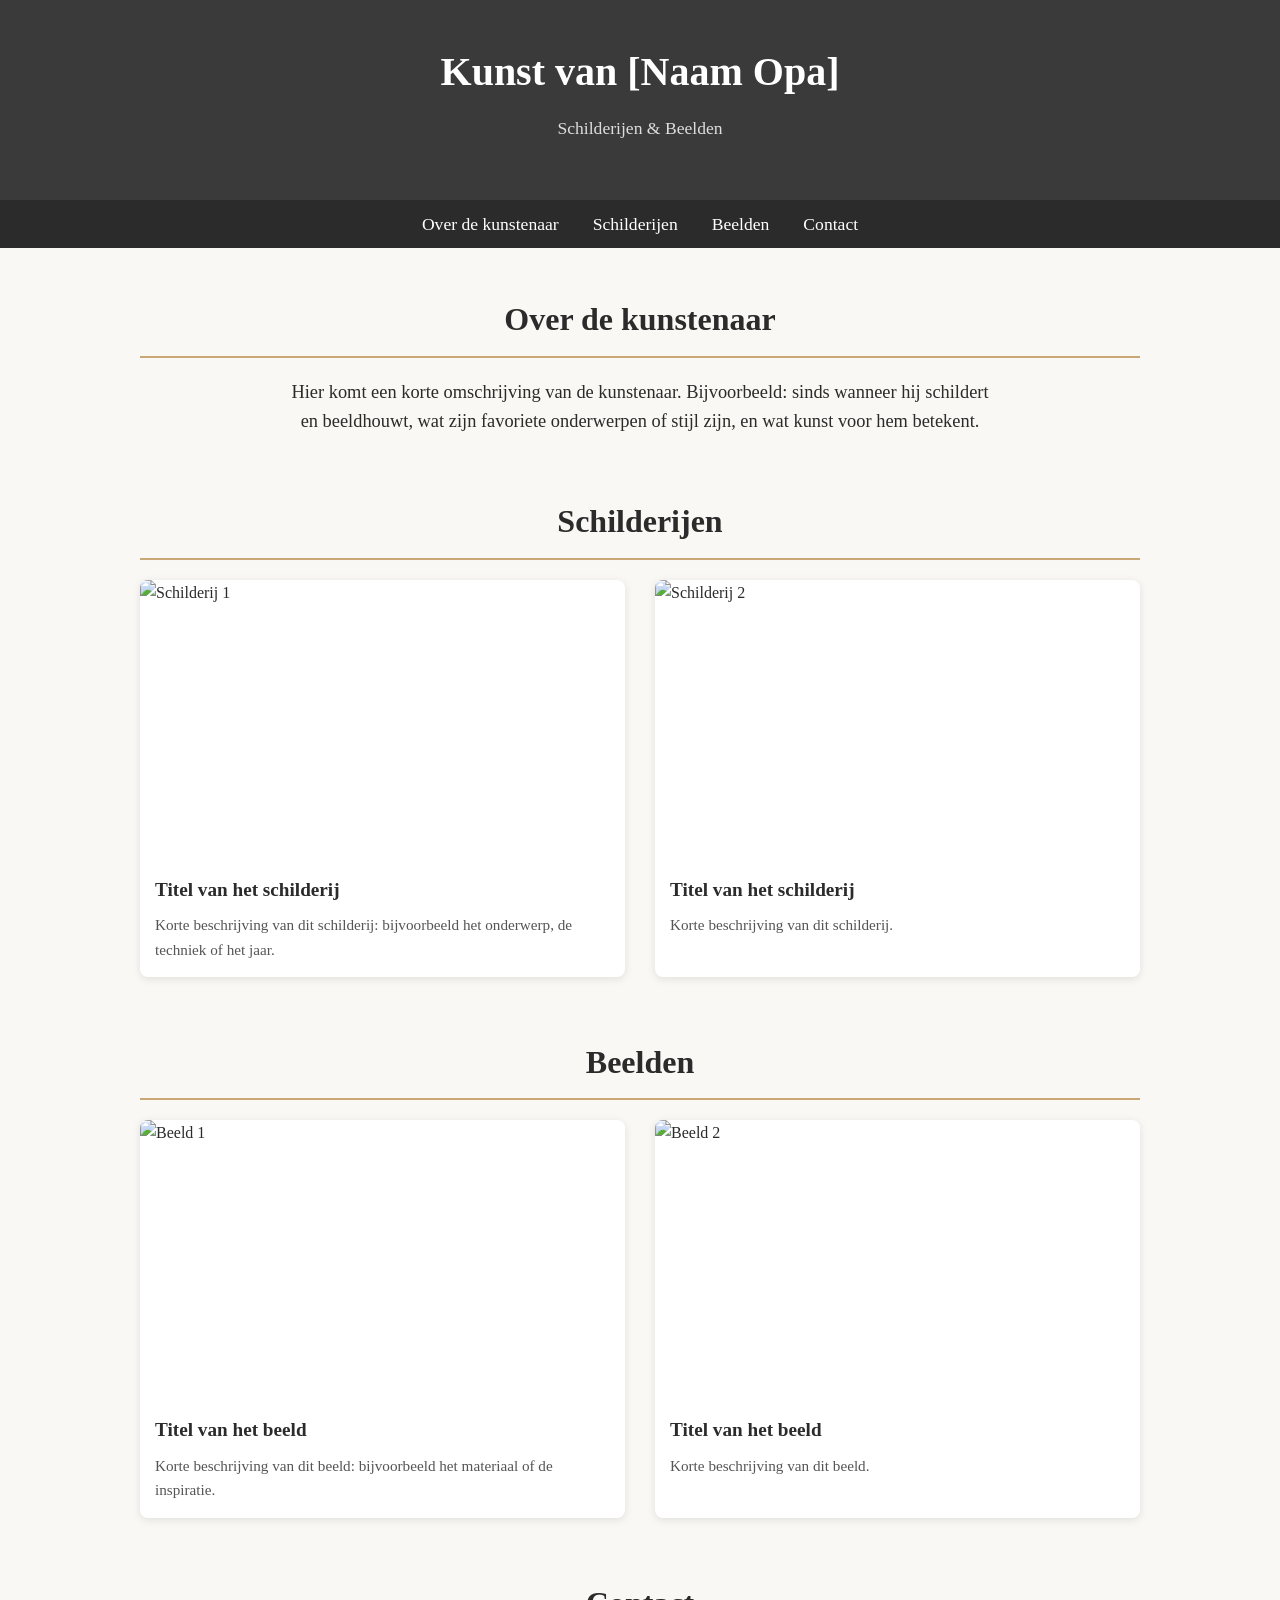
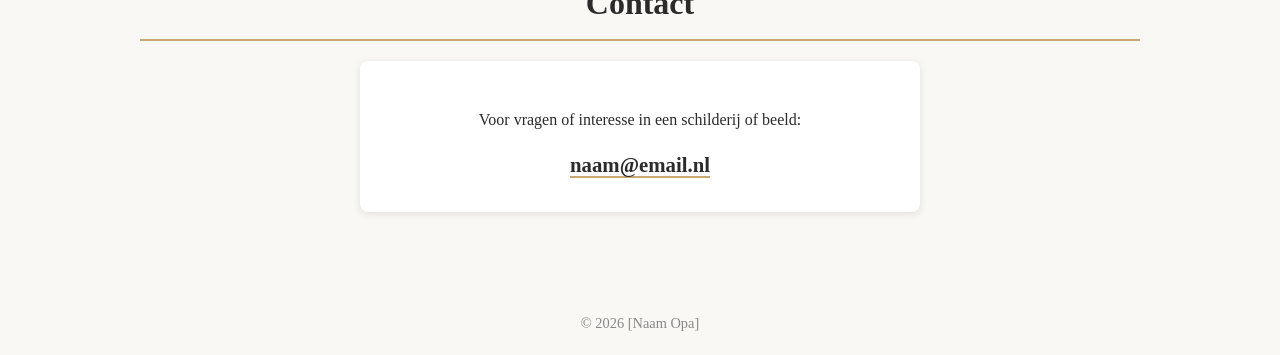
==== index.html @ 01726d4d "Eerste versie van de kunst website voor opa" ====
<!DOCTYPE html>
<html lang="nl">
<head>
<meta charset="UTF-8">
<meta name="viewport" content="width=device-width, initial-scale=1.0">
<title>Kunst van [Naam Opa]</title>
<link rel="stylesheet" href="style.css">
</head>
<body>

<header>
    <h1>Kunst van [Naam Opa]</h1>
    <p>Schilderijen &amp; Beelden</p>
</header>

<nav>
    <a href="#over">Over de kunstenaar</a>
    <a href="#schilderijen">Schilderijen</a>
    <a href="#beelden">Beelden</a>
    <a href="#contact">Contact</a>
</nav>

<main>

    <!-- ===== OVER DE KUNSTENAAR ===== -->
    <section id="over">
        <h2>Over de kunstenaar</h2>
        <div class="over-de-kunstenaar">
            <p>
                Hier komt een korte omschrijving van de kunstenaar.
                Bijvoorbeeld: sinds wanneer hij schildert en beeldhouwt,
                wat zijn favoriete onderwerpen of stijl zijn, en wat
                kunst voor hem betekent.
            </p>
        </div>
    </section>

    <!-- ===== SCHILDERIJEN ===== -->
    <section id="schilderijen">
        <h2>Schilderijen</h2>
        <div class="galerij">

            <div class="kunstwerk">
                <img src="foto's/schilderijen/schilderij1.jpg" alt="Schilderij 1">
                <div class="beschrijving">
                    <h3>Titel van het schilderij</h3>
                    <p>Korte beschrijving van dit schilderij: bijvoorbeeld het onderwerp, de techniek of het jaar.</p>
                </div>
            </div>

            <div class="kunstwerk">
                <img src="foto's/schilderijen/schilderij2.jpg" alt="Schilderij 2">
                <div class="beschrijving">
                    <h3>Titel van het schilderij</h3>
                    <p>Korte beschrijving van dit schilderij.</p>
                </div>
            </div>

        </div>
    </section>

    <!-- ===== BEELDEN ===== -->
    <section id="beelden">
        <h2>Beelden</h2>
        <div class="galerij">

            <div class="kunstwerk">
                <img src="foto's/beelden/beeld1.jpg" alt="Beeld 1">
                <div class="beschrijving">
                    <h3>Titel van het beeld</h3>
                    <p>Korte beschrijving van dit beeld: bijvoorbeeld het materiaal of de inspiratie.</p>
                </div>
            </div>

            <div class="kunstwerk">
                <img src="foto's/beelden/beeld2.jpg" alt="Beeld 2">
                <div class="beschrijving">
                    <h3>Titel van het beeld</h3>
                    <p>Korte beschrijving van dit beeld.</p>
                </div>
            </div>

        </div>
    </section>

    <!-- ===== CONTACT ===== -->
    <section id="contact">
        <h2>Contact</h2>
        <div class="contact">
            <p>Voor vragen of interesse in een schilderij of beeld:</p>
            <a href="mailto:naam@email.nl">naam@email.nl</a>
        </div>
    </section>

</main>

<footer>
    &copy; 2026 [Naam Opa]
</footer>

</body>
</html>
---- style.css ----
/* Simpele, rustige stijl */
body {
    font-family: Georgia, 'Times New Roman', serif;
    background: #faf8f4;
    color: #2b2b2b;
    margin: 0;
    padding: 0;
    line-height: 1.6;
}

header {
    background: #3a3a3a;
    color: #fff;
    padding: 40px 20px;
    text-align: center;
}

header h1 {
    margin: 0;
    font-size: 2.5em;
}

header p {
    margin-top: 10px;
    font-size: 1.1em;
    color: #ddd;
}

nav {
    background: #2b2b2b;
    text-align: center;
    padding: 10px;
}

nav a {
    color: #fff;
    text-decoration: none;
    margin: 0 15px;
    font-size: 1.1em;
}

nav a:hover {
    text-decoration: underline;
}

main {
    max-width: 1000px;
    margin: 0 auto;
    padding: 20px;
}

section {
    margin-bottom: 60px;
}

section h2 {
    text-align: center;
    font-size: 2em;
    margin-bottom: 20px;
    border-bottom: 2px solid #c9a876;
    padding-bottom: 10px;
}

.over-de-kunstenaar {
    max-width: 700px;
    margin: 0 auto;
    text-align: center;
    font-size: 1.15em;
}

.galerij {
    display: grid;
    grid-template-columns: repeat(auto-fit, minmax(280px, 1fr));
    gap: 30px;
}

.kunstwerk {
    background: #fff;
    border-radius: 8px;
    overflow: hidden;
    box-shadow: 0 2px 8px rgba(0,0,0,0.1);
}

.kunstwerk img {
    width: 100%;
    height: 280px;
    object-fit: cover;
    display: block;
}

.kunstwerk .beschrijving {
    padding: 15px;
}

.kunstwerk .beschrijving h3 {
    margin: 0 0 8px 0;
    font-size: 1.2em;
}

.kunstwerk .beschrijving p {
    margin: 0;
    color: #555;
    font-size: 0.95em;
}

.contact {
    text-align: center;
    background: #fff;
    padding: 30px;
    border-radius: 8px;
    max-width: 500px;
    margin: 0 auto;
    box-shadow: 0 2px 8px rgba(0,0,0,0.1);
}

.contact a {
    color: #2b2b2b;
    font-size: 1.3em;
    font-weight: bold;
    text-decoration: none;
    border-bottom: 2px solid #c9a876;
}

footer {
    text-align: center;
    padding: 20px;
    color: #888;
    font-size: 0.9em;
}
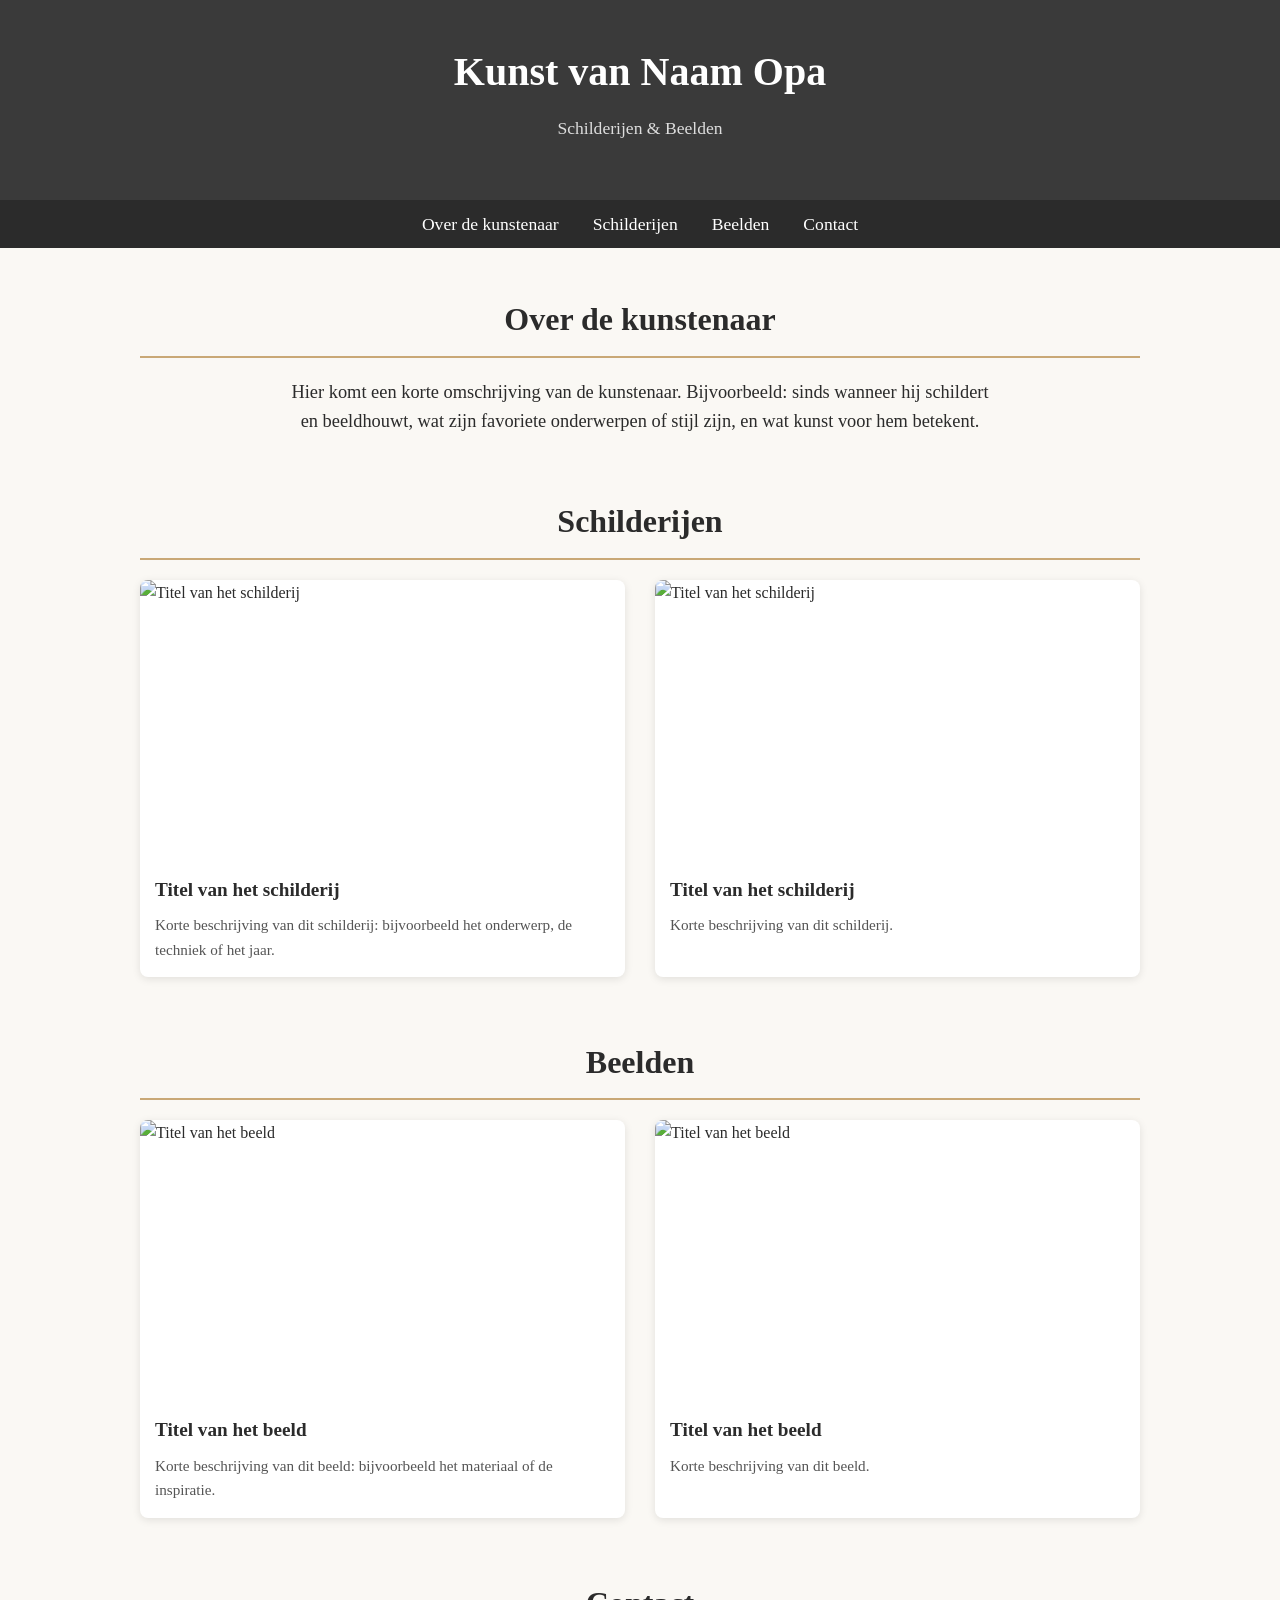
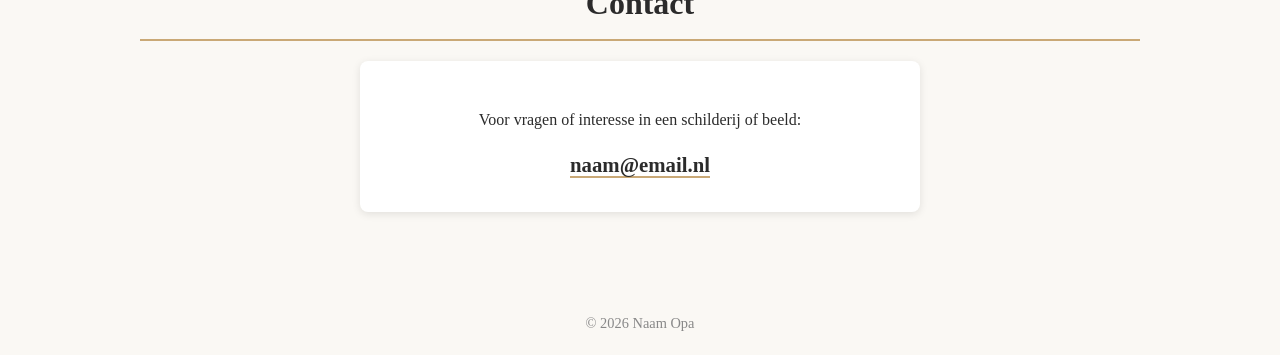
==== commit db65023f: "Maak beheer makkelijk: gegevens.js voor opa om zelf foto's en tekst toe te voegen" ====
--- a/index.html
+++ b/index.html
@@ -3,13 +3,13 @@
 <head>
 <meta charset="UTF-8">
 <meta name="viewport" content="width=device-width, initial-scale=1.0">
-<title>Kunst van [Naam Opa]</title>
+<title>Kunst</title>
 <link rel="stylesheet" href="style.css">
 </head>
 <body>
 
 <header>
-    <h1>Kunst van [Naam Opa]</h1>
+    <h1 id="titel-header">Kunst</h1>
     <p>Schilderijen &amp; Beelden</p>
 </header>
 
@@ -26,61 +26,20 @@
     <section id="over">
         <h2>Over de kunstenaar</h2>
         <div class="over-de-kunstenaar">
-            <p>
-                Hier komt een korte omschrijving van de kunstenaar.
-                Bijvoorbeeld: sinds wanneer hij schildert en beeldhouwt,
-                wat zijn favoriete onderwerpen of stijl zijn, en wat
-                kunst voor hem betekent.
-            </p>
+            <p id="over-tekst"></p>
         </div>
     </section>
 
     <!-- ===== SCHILDERIJEN ===== -->
     <section id="schilderijen">
         <h2>Schilderijen</h2>
-        <div class="galerij">
-
-            <div class="kunstwerk">
-                <img src="foto's/schilderijen/schilderij1.jpg" alt="Schilderij 1">
-                <div class="beschrijving">
-                    <h3>Titel van het schilderij</h3>
-                    <p>Korte beschrijving van dit schilderij: bijvoorbeeld het onderwerp, de techniek of het jaar.</p>
-                </div>
-            </div>
-
-            <div class="kunstwerk">
-                <img src="foto's/schilderijen/schilderij2.jpg" alt="Schilderij 2">
-                <div class="beschrijving">
-                    <h3>Titel van het schilderij</h3>
-                    <p>Korte beschrijving van dit schilderij.</p>
-                </div>
-            </div>
-
-        </div>
+        <div class="galerij" id="galerij-schilderijen"></div>
     </section>
 
     <!-- ===== BEELDEN ===== -->
     <section id="beelden">
         <h2>Beelden</h2>
-        <div class="galerij">
-
-            <div class="kunstwerk">
-                <img src="foto's/beelden/beeld1.jpg" alt="Beeld 1">
-                <div class="beschrijving">
-                    <h3>Titel van het beeld</h3>
-                    <p>Korte beschrijving van dit beeld: bijvoorbeeld het materiaal of de inspiratie.</p>
-                </div>
-            </div>
-
-            <div class="kunstwerk">
-                <img src="foto's/beelden/beeld2.jpg" alt="Beeld 2">
-                <div class="beschrijving">
-                    <h3>Titel van het beeld</h3>
-                    <p>Korte beschrijving van dit beeld.</p>
-                </div>
-            </div>
-
-        </div>
+        <div class="galerij" id="galerij-beelden"></div>
     </section>
 
     <!-- ===== CONTACT ===== -->
@@ -88,15 +47,18 @@
         <h2>Contact</h2>
         <div class="contact">
             <p>Voor vragen of interesse in een schilderij of beeld:</p>
-            <a href="mailto:naam@email.nl">naam@email.nl</a>
+            <a id="contact-email" href="#"></a>
         </div>
     </section>
 
 </main>
 
 <footer>
-    &copy; 2026 [Naam Opa]
+    &copy; 2026 <span id="footer-naam"></span>
 </footer>
+
+<script src="gegevens.js"></script>
+<script src="script.js"></script>
 
 </body>
 </html>
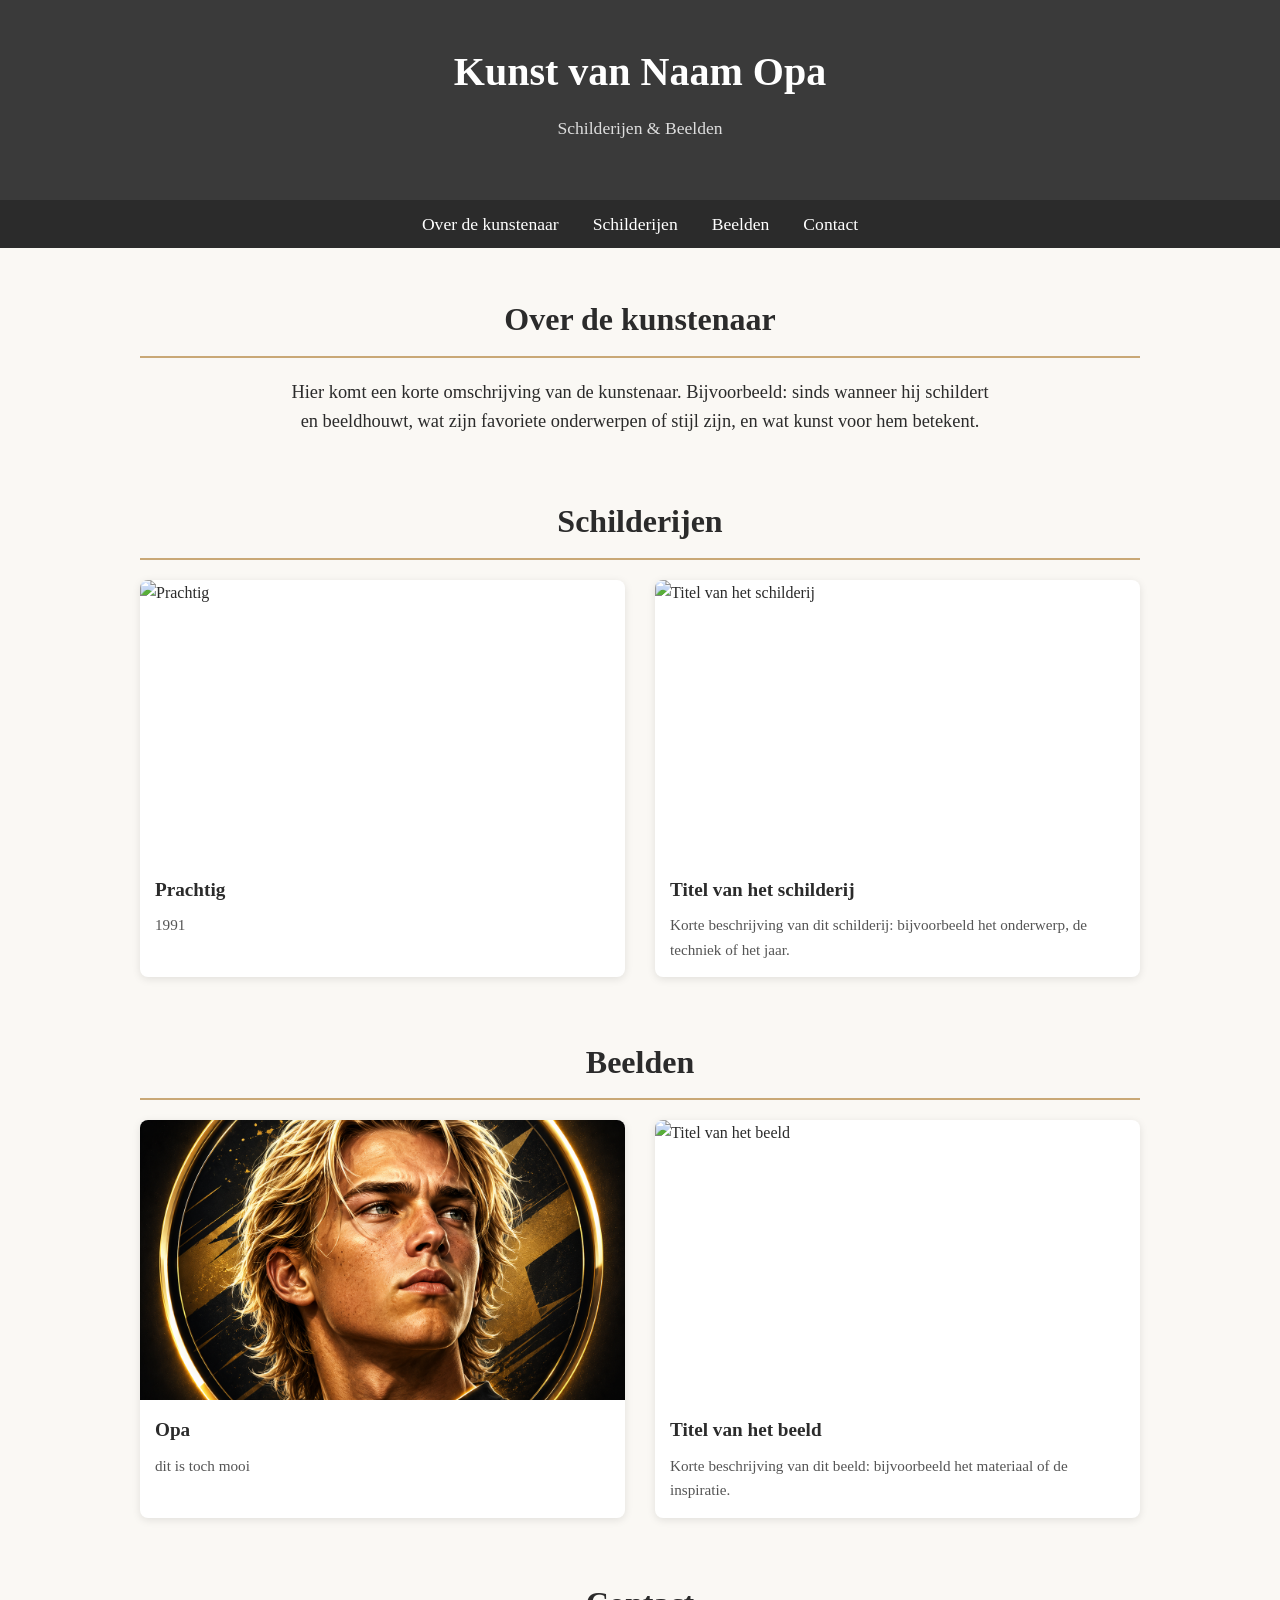
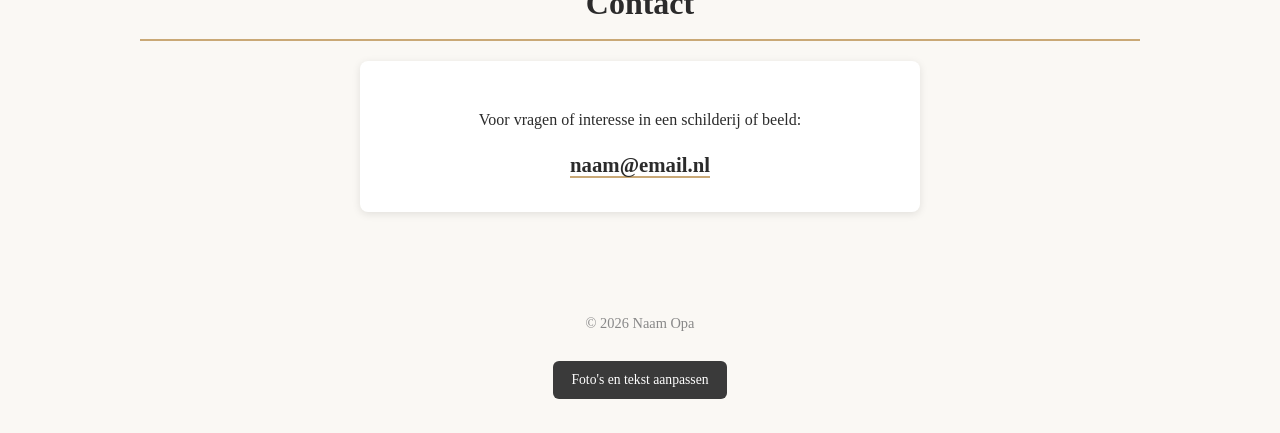
==== commit 8c775772: "Voeg knop toe onderaan de homepage om naar de beheerpagina te gaan" ====
--- a/index.html
+++ b/index.html
@@ -55,6 +55,7 @@
 
 <footer>
     &copy; 2026 <span id="footer-naam"></span>
+    <p><a href="admin/" class="beheer-knop">Foto's en tekst aanpassen</a></p>
 </footer>
 
 <script src="gegevens.js"></script>
--- a/style.css
+++ b/style.css
@@ -127,3 +127,18 @@
     color: #888;
     font-size: 0.9em;
 }
+
+.beheer-knop {
+    display: inline-block;
+    margin-top: 12px;
+    padding: 8px 18px;
+    background: #3a3a3a;
+    color: #fff;
+    text-decoration: none;
+    border-radius: 6px;
+    font-size: 0.95em;
+}
+
+.beheer-knop:hover {
+    background: #555;
+}
